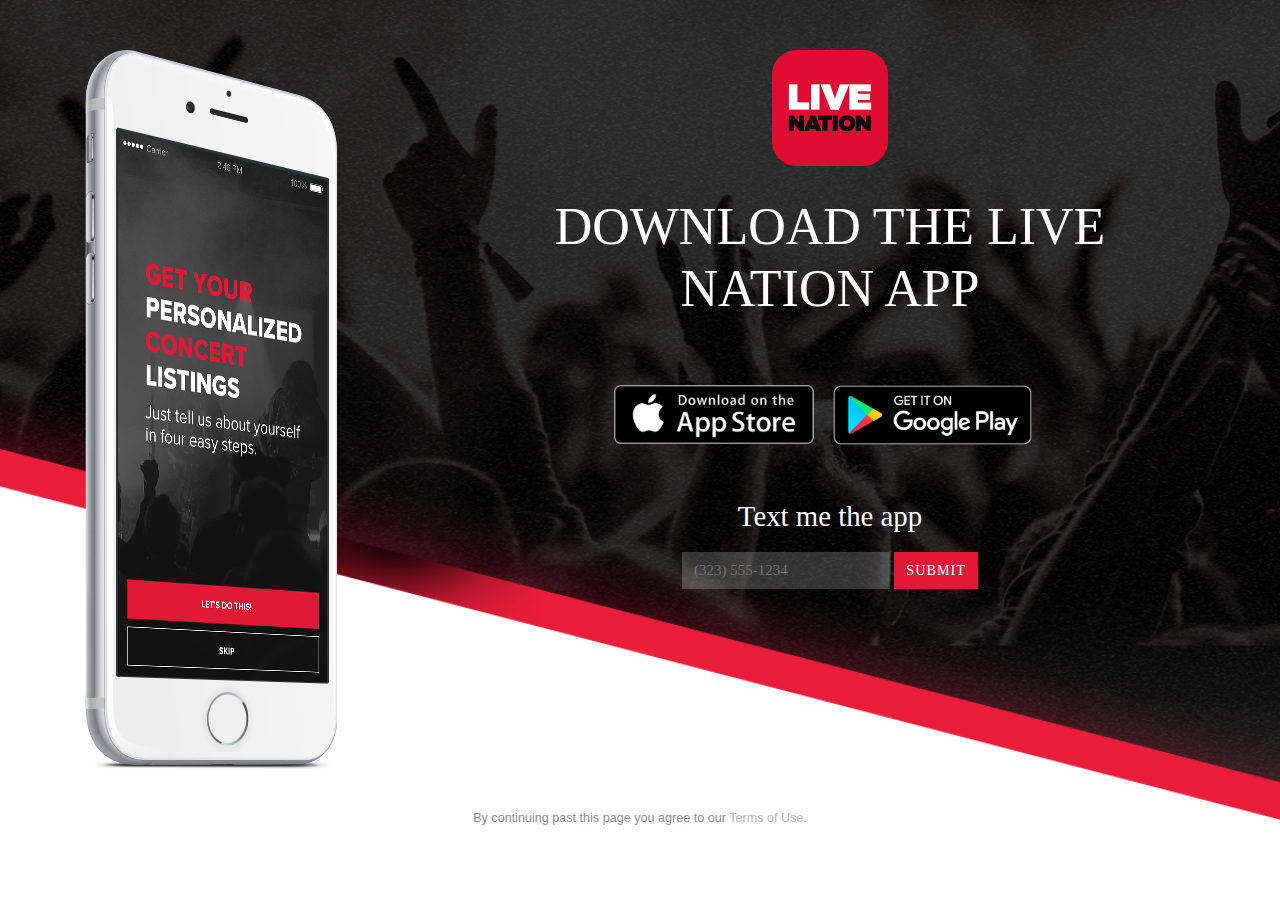
==== index.html @ 3000087b "Adding Branch" ====
<!doctype html>
<html lang="en">
  <head>
    <meta charset="utf-8">
    <meta http-equiv="X-UA-Compatible" content="IE=edge">
    <meta name="viewport" content="width=device-width, initial-scale=1">
    <title>Live Nation Mobile</title>
	<meta name="description" content="Download the Live Nation mobile app" />
	
	<meta property="og:locale" content="en_US" />
	<meta property="og:type" content="website" />
	<meta property="og:title" content="Live Nation Mobile" />
	<meta property="og:description" content="Download the Live Nation mobile app" />
	<meta property="og:url" content="https://www.livenation.com/mobile" />
	<meta property="og:image" content="images/icons/open-graph-logo.png" />
	<meta property="og:site_name" content="Live Nation Mobil" />
	
	<meta name="twitter:card" content="summary" />
	<meta name="twitter:title" content="Live Nation Mobile" />
	<meta name="twitter:description" content="Download the Live Nation mobile app" />
	<meta name="twitter:image" content="images/icons/twitter-card-logo-1024x512.png" />
	
	<link rel="mask-icon" href="images/icons/safari-pinned-tab.svg" color="#e31d39" />
	<link rel="apple-touch-icon" sizes="180x180" href="images/icons/apple-icon-180x180.png" />
	<link rel="apple-touch-icon" sizes="152x152" href="images/icons/apple-icon-152x152.png" />
	<link rel="apple-touch-icon" sizes="144x144" href="images/icons/apple-icon-144x144.png" />
	<link rel="apple-touch-icon" sizes="120x120" href="images/icons/apple-icon-120x120.png" />
	<link rel="apple-touch-icon" sizes="114x114" href="images/icons/apple-icon-114x114.png" />
	<link rel="apple-touch-icon" sizes="76x76" href="images/icons/apple-icon-76x76.png" />
	<link rel="apple-touch-icon" sizes="72x72" href="images/icons/apple-icon-72x72.png" />
	<link rel="apple-touch-icon" sizes="60x60" href="images/icons/apple-icon-60x60.png" />
	<link rel="apple-touch-icon" sizes="57x57" href="images/icons/apple-icon-57x57.png" />
	<link rel="icon" type="image/png" sizes="192x192"  href="images/icons/android-icon-192x192.png" />
	<link rel="icon" type="image/png" sizes="96x96" href="images/icons/favicon-96x96.png" />
	<link rel="icon" type="image/png" sizes="32x32" href="images/icons/favicon-32x32.png" />
	<link rel="icon" type="image/png" sizes="16x16" href="images/icons/favicon-16x16.png" />
	<link rel="shortcut icon" href="images/icons/favicon.ico" />
	<meta name="msapplication-TileColor" content="#e31d39" />
	<meta name="msapplication-TileImage" content="images/icons/ms-icon-144x144.png" />
	<meta name="theme-color" content="#ffffff" />

    <link rel="canonical" href="https://www.livenation.com/mobile" />
    <link rel="stylesheet" href="https://maxcdn.bootstrapcdn.com/bootstrap/4.1.0/css/bootstrap.min.css" />
    <link rel="stylesheet" href="style.css" />

    <!-- HTML5 shim and Respond.js for IE8 support of HTML5 elements and media queries -->
    <!-- WARNING: Respond.js doesn't work if you view the page via file:// -->
    <!--[if lt IE 9]>
      <script src="https://oss.maxcdn.com/html5shiv/3.7.3/html5shiv.min.js"></script>
      <script src="https://oss.maxcdn.com/respond/1.4.2/respond.min.js"></script>
    <![endif]-->
    <script type="text/javascript">
        (function(b,r,a,n,c,h,_,s,d,k){if(!b[n]||!b[n]._q){for(;s<_.length;)c(h,_[s++]);d=r.createElement(a);d.async=1;d.src="https://cdn.branch.io/branch-latest.min.js";k=r.getElementsByTagName(a)[0];k.parentNode.insertBefore(d,k);b[n]=h}})(window,document,"script","branch",function(b,r){b[r]=function(){b._q.push([r,arguments])}},{_q:[],_v:1},"addListener applyCode banner closeBanner creditHistory credits data deepview deepviewCta first getCode init link logout redeem referrals removeListener sendSMS setBranchViewData setIdentity track validateCode".split(" "), 0);

        branch.init('YOUR-BRANCH-KEY');
            function sendSMS(form) {
                var phone = form.phone.value;
                var linkData = {
                    tags: [],
                    channel: 'Website',
                    feature: 'TextMeTheApp',
                    data: {
                        'foo': 'bar'
                    }
                };
                var options = {};
                var callback = function(err, result) {
                    if (err) {
                        alert("Sorry, something went wrong.");
                    }
                    else {
                        alert("SMS sent!");
                    }
                };
                branch.sendSMS(phone, linkData, options, callback);
                form.phone.value = "";
            }
    </script>
  </head>
<body>
<div class="container">
	<div class="row">
		<div class="col-md-4 d-none d-md-block iphone-img">
			<img src="images/iphone.png" alt="" />
		</div>
		<div class="col-md-8">
			<img class="app-icon center-div" src="images/app-icon.png" alt="" />
			<h1 class="bronto">Download the Live Nation App</h1>
			<div class="dload-btns">
				<a class="apple-div" href="https://livenation.app.link/taPUd0pRWE">
					<img class="itunes-btn" src="images/itunes-store.png" alt="" />
				</a>
				<a class="droid-div" href="https://livenation.app.link/xI7kcExRWE">
					<img class="gplay-btn" src="images/google-play.png" alt="" />
				</a>
			</div>
			<div class="text-app-form">
				<h3 class="text-center">Text me the app</h3>
		        <form onsubmit="sendSMS(this); return false;" class="text-center">
		            <input id="phone" name="phone" type="tel" placeholder="(323) 555-1234" />
		            <input type="submit" class="btn btn-primary centi"/>
		        </form>
			</div>
		</div>
	</div>
	<div class="row d-flex justify-content-center">
		<div class="col-md-8 tnc">
			<p class="milli">By continuing past this page you agree to our <a href="http://concerts.livenation.com/h/terms.html">Terms of Use</a>.</p>
		</div>
	</div>
</div>

    <!-- jQuery (necessary for Bootstrap's JavaScript plugins) -->
    <script src="https://ajax.googleapis.com/ajax/libs/jquery/1.12.4/jquery.min.js"></script>
    <!-- Include all compiled plugins (below), or include individual files as needed -->
    <script src="https://maxcdn.bootstrapcdn.com/bootstrap/4.1.0/js/bootstrap.min.js"></script>
    <script>
      $(document).ready(function (){
       if(navigator.userAgent.toLowerCase().indexOf("android") > -1){
         $('.apple-div').addClass('hidden-xs');
         $( ".content" ).click(function() {
            window.location.href = 'https://livenation.app.link/xI7kcExRWE';
          });
       }
       if(navigator.userAgent.toLowerCase().indexOf("iphone") > -1 || navigator.userAgent.toLowerCase().indexOf("ipad") > -1){
         $('.droid-div').addClass('hidden-xs');
         $( ".content" ).click(function() {
            window.location.href = 'https://livenation.app.link/taPUd0pRWE';
          });
       }
      });
    </script>
  </body>
</html>
---- style.css ----
/* Live Nation Font
–––––––––––––––––––––––––––––––––––––––––––––––––– */
@font-face {
    font-family: 'live_nationextrabold_italic';
    src: url('fonts/livenation-extrabolditalic.eot');
    src: url('fonts/livenation-extrabolditalic.eot?#iefix') format('embedded-opentype'),
         url('fonts/livenation-extrabolditalic.woff2') format('woff2'),
         url('fonts/livenation-extrabolditalic.woff') format('woff'),
         url('fonts/livenation-extrabolditalic.ttf') format('truetype'),
         url('fonts/livenation-extrabolditalic.svg#live_nationextrabold_italic') format('svg');
    font-weight: normal;
    font-style: normal;
}

@font-face {
    font-family: 'live_nationbold_italic';
    src: url('fonts/livenation-bolditalic.eot');
    src: url('fonts/livenation-bolditalic.eot?#iefix') format('embedded-opentype'),
         url('fonts/livenation-bolditalic.woff2') format('woff2'),
         url('fonts/livenation-bolditalic.woff') format('woff'),
         url('fonts/livenation-bolditalic.ttf') format('truetype'),
         url('fonts/livenation-bolditalic.svg#live_nationbold_italic') format('svg');
    font-weight: normal;
    font-style: normal;
}

@font-face {
    font-family: 'live_nationitalic';
    src: url('fonts/livenation-italic.eot');
    src: url('fonts/livenation-italic.eot?#iefix') format('embedded-opentype'),
         url('fonts/livenation-italic.woff2') format('woff2'),
         url('fonts/livenation-italic.woff') format('woff'),
         url('fonts/livenation-italic.ttf') format('truetype'),
         url('fonts/livenation-italic.svg#live_nationitalic') format('svg');
    font-weight: normal;
    font-style: normal;
}

@font-face {
    font-family: 'live_nationextrabold';
    src: url('fonts/livenation-extrabold.eot');
    src: url('fonts/livenation-extrabold.eot?#iefix') format('embedded-opentype'),
         url('fonts/livenation-extrabold.woff2') format('woff2'),
         url('fonts/livenation-extrabold.woff') format('woff'),
         url('fonts/livenation-extrabold.ttf') format('truetype'),
         url('fonts/livenation-extrabold.svg#live_nationextrabold') format('svg');
    font-weight: normal;
    font-style: normal;
}

@font-face {
    font-family: 'live_nationbold';
    src: url('fonts/livenation-bold.eot');
    src: url('fonts/livenation-bold.eot?#iefix') format('embedded-opentype'),
         url('fonts/livenation-bold.woff2') format('woff2'),
         url('fonts/livenation-bold.woff') format('woff'),
         url('fonts/livenation-bold.ttf') format('truetype'),
         url('fonts/livenation-bold.svg#live_nationbold') format('svg');
    font-weight: normal;
    font-style: normal;
}

@font-face {
    font-family: 'live_nationregular';
    src: url('fonts/livenation-regular.eot');
    src: url('fonts/livenation-regular.eot?#iefix') format('embedded-opentype'),
         url('fonts/livenation-regular.woff2') format('woff2'),
         url('fonts/livenation-regular.woff') format('woff'),
         url('fonts/livenation-regular.ttf') format('truetype'),
         url('fonts/livenation-regular.svg#live_nationregular') format('svg');
    font-weight: normal;
    font-style: normal;
}


/* General
–––––––––––––––––––––––––––––––––––––––––––––––––– */
html {
	font-size: 62.5%;
}

body {
	background: url('images/background.png') no-repeat center center fixed;
	-webkit-background-size: cover;
	-moz-background-size: cover;
	-o-background-size: cover;
	background-size: cover;
	padding: 50px;
	font-size: 1.5em; /* currently ems cause chrome bug misinterpreting rems on body element */
	line-height: 1.4;
	font-family:'livenation-regular', 'proxima nova', arial, helvetica, sans-serif;
}

img {max-width:100%;}

/* Typography
–––––––––––––––––––––––––––––––––––––––––––––––––– */
h1, h2, h3, h4, h5, h6 {
	margin-top: 0;
	margin-bottom: 2rem;}

.bronto{font-size: 4.11rem;}
h1, .yotta {font-size: 3.65rem;}
.zetta {font-size: 3.24rem;}
h2, .exa {font-size: 2.88rem;}
.peta {font-size: 2.56rem;}
h3, .tera {font-size: 2.28rem;}
.giga {font-size: 2.03rem;}
h4, .mega {font-size: 1.8rem;}
h5, .kilo {font-size: 1.6rem;}
.hecto {font-size: 1.42rem;}
p, .uno {font-size: 1.26rem;}
h6, .centi {font-size: 1.12rem;}
.milli	{font-size: 1.0rem;}


/* For devices larger than 375px */
@media (min-width: 23.4375em) {
	.bronto {font-size: 4.62rem;}
	h1, .yotta {font-size: 4.11rem;}
	.zetta {font-size: 3.65rem;}
	h2, .exa {font-size: 3.24rem;}
	.peta {font-size: 2.88rem;}
	h3, .tera {font-size: 2.56rem;}
	.giga {font-size: 2.28rem;}
	h4, .mega {font-size: 2.03rem;}
	h5, .kilo {font-size: 1.8rem;}
	.hecto {font-size: 1.6rem;}
	p, .uno {font-size: 1.41rem;}
	h6, .centi {font-size: 1.26rem;}
	.milli	{font-size: 1.12rem;}
}

/* For devices larger than 740px */
@media (min-width: 46.25em) {
	.bronto {font-size: 5.2rem;}
	h1, .yotta {font-size: 4.62rem;}
	.zetta {font-size: 4.11rem;}
	h2, .exa {font-size: 3.65rem;}
	.peta {font-size: 3.24rem;}
	h3, .tera {font-size: 2.88rem;}
	.giga {font-size: 2.56rem;}
	h4, .mega {font-size: 2.28rem;}
	h5, .kilo {font-size: 2.03rem;}
	.hecto {font-size: 1.8rem;}
	p, .uno {font-size: 1.6rem;}
	h6, .centi {font-size: 1.42rem;}
	.milli	{font-size: 1.26rem;}
}

h1 {
	font-family:'livenation-extrabold';
	color:#ffffff;
	text-align:center;
	text-transform:uppercase;
}

h3 {
	font-family:'livenation-regular';
	color:#ffffff;
	text-align:center;
}


/* Links
–––––––––––––––––––––––––––––––––––––––––––––––––– */
a, a:link, a:visited {
  color: #E21836;
  text-decoration:none;
}

a:hover, a:focus {
  color: #A91128;
  text-decoration:underline;
}


/* Divs
–––––––––––––––––––––––––––––––––––––––––––––––––– */
.app-icon {
	margin-bottom:30px;
}

.center-div {
  display: block;
  margin-left: auto;
  margin-right: auto;
}

.dload-btns {
  text-align: center;
  margin-top: 50px;
}

.itunes-btn {
  width: 200px;
}

.gplay-btn {
  width: 227px;
}

.row .tnc, .row .text-app-form {
	margin-top:4.0rem;
}

.tnc p {
	color: #8C8C8C;
	text-align:center;
}

.tnc a, .tnc a:link, .tnc a:visited {
  color: #B6B6B6;
  text-decoration:none;
}

.tnc a:hover, .tnc a:focus {
  color: #D8D8D8;
  text-decoration:underline;
}


/* Forms
–––––––––––––––––––––––––––––––––––––––––––––––––– */
input, .btn, .btn-primary {
	padding: 8px 12px;
	border:0px;
	outline:0px;
	border-radius:0px;
	margin-top:-1px;
}

input[type="tel"] {
	background-color:#c5c5c5; 
	background-color:rgb(255, 255, 255, 0.2);
	color:#ffffff;
	font-family:'livenation-regular';
}

.btn, .btn-primary, .btn:visited, .btn-primary:visited {
    text-decoration:none;
    color:#ffffff;
    background-color:#E21836;
    border-color:transparent;
    text-transform: uppercase;
    letter-spacing:1px;
    font-family:'livenation-extrabold';
    box-shadow:none;
}

.btn:hover, .btn-primary:hover, .btn:active, .btn-primary:active, .btn:focus, .btn-primary:focus,
.btn-primary:not(:disabled):not(.disabled).active, .btn-primary:not(:disabled):not(.disabled):active,
.btn-primary:not(:disabled):not(.disabled).active:focus, .btn-primary:not(:disabled):not(.disabled):active:focus
 {
    background-color:#A91128;
    border-color:transparent;
    box-shadow:none;
}
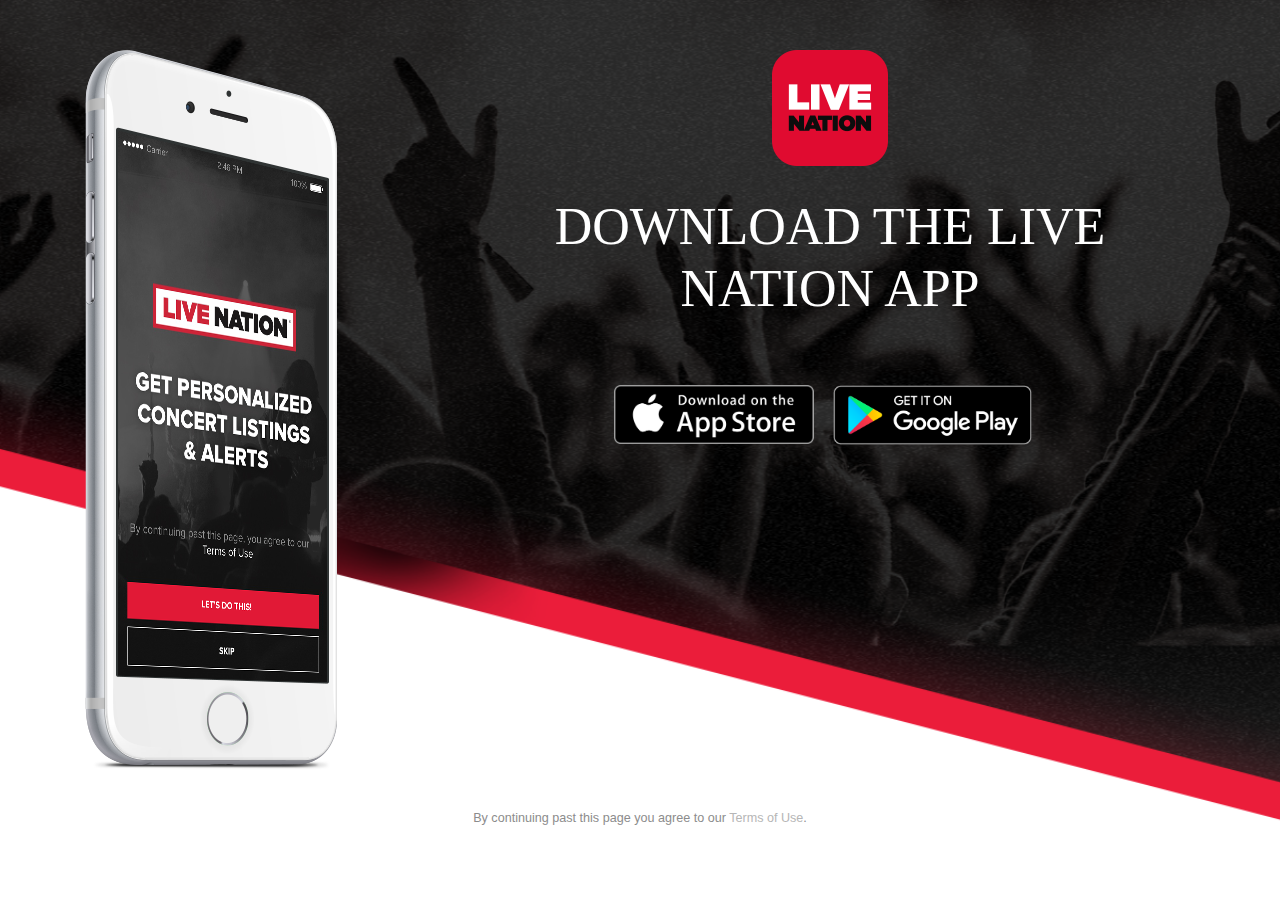
==== commit 02e54fb5: "Merge pull request #2 from TeamSidewinder/content-updates-20180420" ====
--- a/index.html
+++ b/index.html
@@ -13,7 +13,7 @@
 	<meta property="og:description" content="Download the Live Nation mobile app" />
 	<meta property="og:url" content="https://www.livenation.com/mobile" />
 	<meta property="og:image" content="images/icons/open-graph-logo.png" />
-	<meta property="og:site_name" content="Live Nation Mobil" />
+	<meta property="og:site_name" content="Live Nation Mobile" />
 	
 	<meta name="twitter:card" content="summary" />
 	<meta name="twitter:title" content="Live Nation Mobile" />
@@ -49,33 +49,6 @@
       <script src="https://oss.maxcdn.com/html5shiv/3.7.3/html5shiv.min.js"></script>
       <script src="https://oss.maxcdn.com/respond/1.4.2/respond.min.js"></script>
     <![endif]-->
-    <script type="text/javascript">
-        (function(b,r,a,n,c,h,_,s,d,k){if(!b[n]||!b[n]._q){for(;s<_.length;)c(h,_[s++]);d=r.createElement(a);d.async=1;d.src="https://cdn.branch.io/branch-latest.min.js";k=r.getElementsByTagName(a)[0];k.parentNode.insertBefore(d,k);b[n]=h}})(window,document,"script","branch",function(b,r){b[r]=function(){b._q.push([r,arguments])}},{_q:[],_v:1},"addListener applyCode banner closeBanner creditHistory credits data deepview deepviewCta first getCode init link logout redeem referrals removeListener sendSMS setBranchViewData setIdentity track validateCode".split(" "), 0);
-
-        branch.init('YOUR-BRANCH-KEY');
-            function sendSMS(form) {
-                var phone = form.phone.value;
-                var linkData = {
-                    tags: [],
-                    channel: 'Website',
-                    feature: 'TextMeTheApp',
-                    data: {
-                        'foo': 'bar'
-                    }
-                };
-                var options = {};
-                var callback = function(err, result) {
-                    if (err) {
-                        alert("Sorry, something went wrong.");
-                    }
-                    else {
-                        alert("SMS sent!");
-                    }
-                };
-                branch.sendSMS(phone, linkData, options, callback);
-                form.phone.value = "";
-            }
-    </script>
   </head>
 <body>
 <div class="container">
@@ -93,13 +66,6 @@
 				<a class="droid-div" href="https://livenation.app.link/xI7kcExRWE">
 					<img class="gplay-btn" src="images/google-play.png" alt="" />
 				</a>
-			</div>
-			<div class="text-app-form">
-				<h3 class="text-center">Text me the app</h3>
-		        <form onsubmit="sendSMS(this); return false;" class="text-center">
-		            <input id="phone" name="phone" type="tel" placeholder="(323) 555-1234" />
-		            <input type="submit" class="btn btn-primary centi"/>
-		        </form>
 			</div>
 		</div>
 	</div>
--- a/style.css
+++ b/style.css
@@ -256,5 +256,3 @@
     border-color:transparent;
     box-shadow:none;
 }
-
-
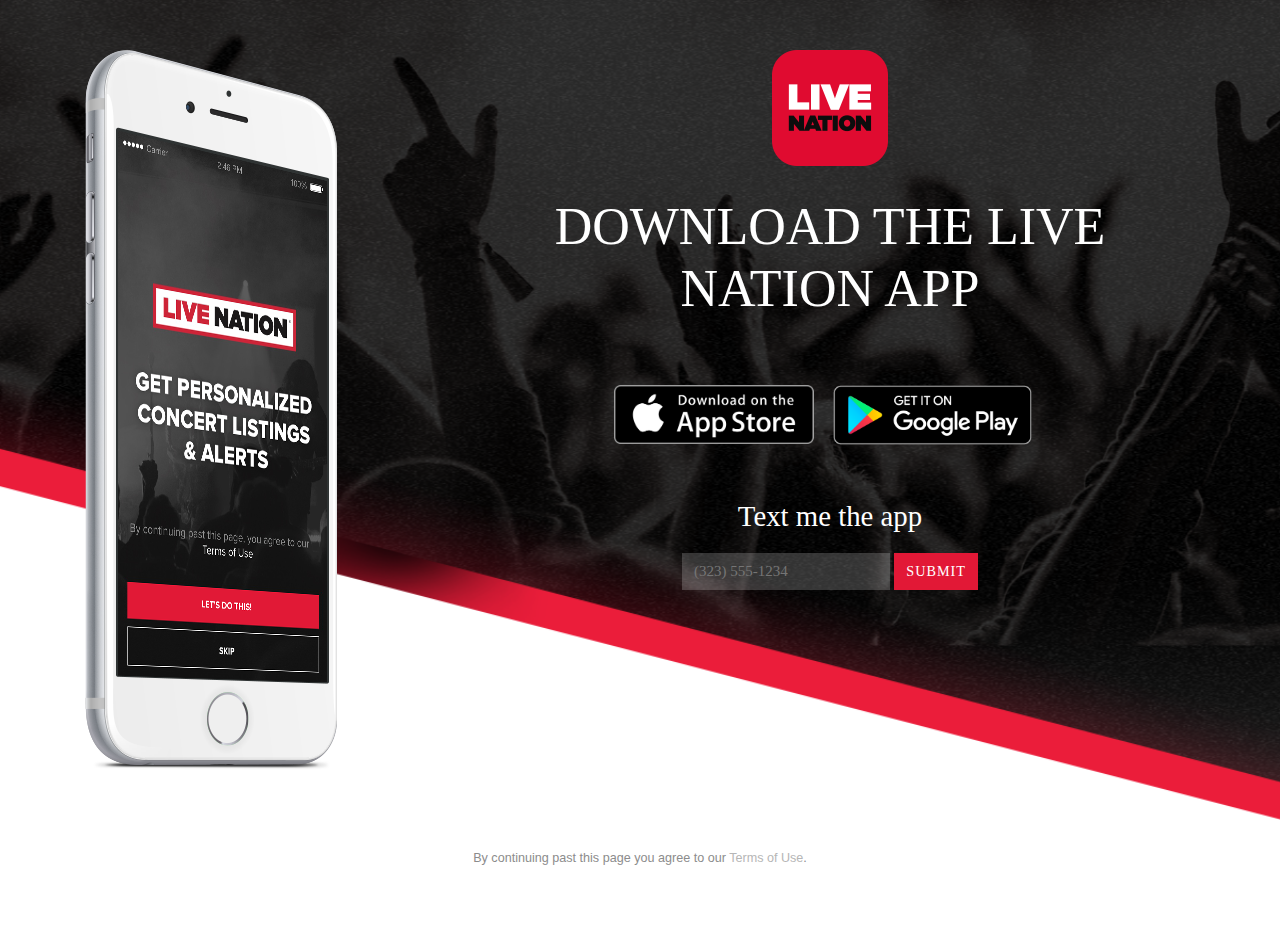
==== commit 9a339128: "Merge pull request #4 from TeamSidewinder/branch-implementation" ====
--- a/index.html
+++ b/index.html
@@ -49,6 +49,33 @@
       <script src="https://oss.maxcdn.com/html5shiv/3.7.3/html5shiv.min.js"></script>
       <script src="https://oss.maxcdn.com/respond/1.4.2/respond.min.js"></script>
     <![endif]-->
+    <script type="text/javascript">
+        (function(b,r,a,n,c,h,_,s,d,k){if(!b[n]||!b[n]._q){for(;s<_.length;)c(h,_[s++]);d=r.createElement(a);d.async=1;d.src="https://cdn.branch.io/branch-latest.min.js";k=r.getElementsByTagName(a)[0];k.parentNode.insertBefore(d,k);b[n]=h}})(window,document,"script","branch",function(b,r){b[r]=function(){b._q.push([r,arguments])}},{_q:[],_v:1},"addListener applyCode banner closeBanner creditHistory credits data deepview deepviewCta first getCode init link logout redeem referrals removeListener sendSMS setBranchViewData setIdentity track validateCode".split(" "), 0);
+
+        branch.init('key_live_cdqENeORqzEmvSycKH35Caiewvj1fnE2');
+            function sendSMS(form) {
+                var phone = form.phone.value;
+                var linkData = {
+                    tags: [],
+                    channel: 'Website',
+                    feature: 'TextMeTheApp',
+                    data: {
+                        'foo': 'bar'
+                    }
+                };
+                var options = {};
+                var callback = function(err, result) {
+                    if (err) {
+                        alert("Sorry, something went wrong.");
+                    }
+                    else {
+                        alert("SMS sent!");
+                    }
+                };
+                branch.sendSMS(phone, linkData, options, callback);
+                form.phone.value = "";
+            }
+    </script>
   </head>
 <body>
 <div class="container">
@@ -66,6 +93,13 @@
 				<a class="droid-div" href="https://livenation.app.link/xI7kcExRWE">
 					<img class="gplay-btn" src="images/google-play.png" alt="" />
 				</a>
+			</div>
+			<div class="text-app-form">
+				<h3 class="text-center">Text me the app</h3>
+		        <form onsubmit="sendSMS(this); return false;" class="text-center">
+		            <input id="phone" name="phone" type="tel" placeholder="(323) 555-1234" />
+		            <input type="submit" class="btn btn-primary centi"/>
+		        </form>
 			</div>
 		</div>
 	</div>
--- a/style.css
+++ b/style.css
@@ -85,7 +85,7 @@
 	-moz-background-size: cover;
 	-o-background-size: cover;
 	background-size: cover;
-	padding: 50px;
+	padding: 50px 20px;
 	font-size: 1.5em; /* currently ems cause chrome bug misinterpreting rems on body element */
 	line-height: 1.4;
 	font-family:'livenation-regular', 'proxima nova', arial, helvetica, sans-serif;
@@ -200,8 +200,12 @@
   width: 227px;
 }
 
-.row .tnc, .row .text-app-form {
+.row .text-app-form {
 	margin-top:4.0rem;
+}
+
+.row .tnc {
+	margin-top:8.0rem;
 }
 
 .tnc p {
@@ -227,7 +231,17 @@
 	border:0px;
 	outline:0px;
 	border-radius:0px;
-	margin-top:-1px;
+	min-height:37px;
+}
+
+.btn, .btn-primary {
+	margin-top:-2px;
+}
+
+@media (min-width: 500px) {
+	.btn, .btn-primary {
+		margin-top:-1px;
+	}
 }
 
 input[type="tel"] {
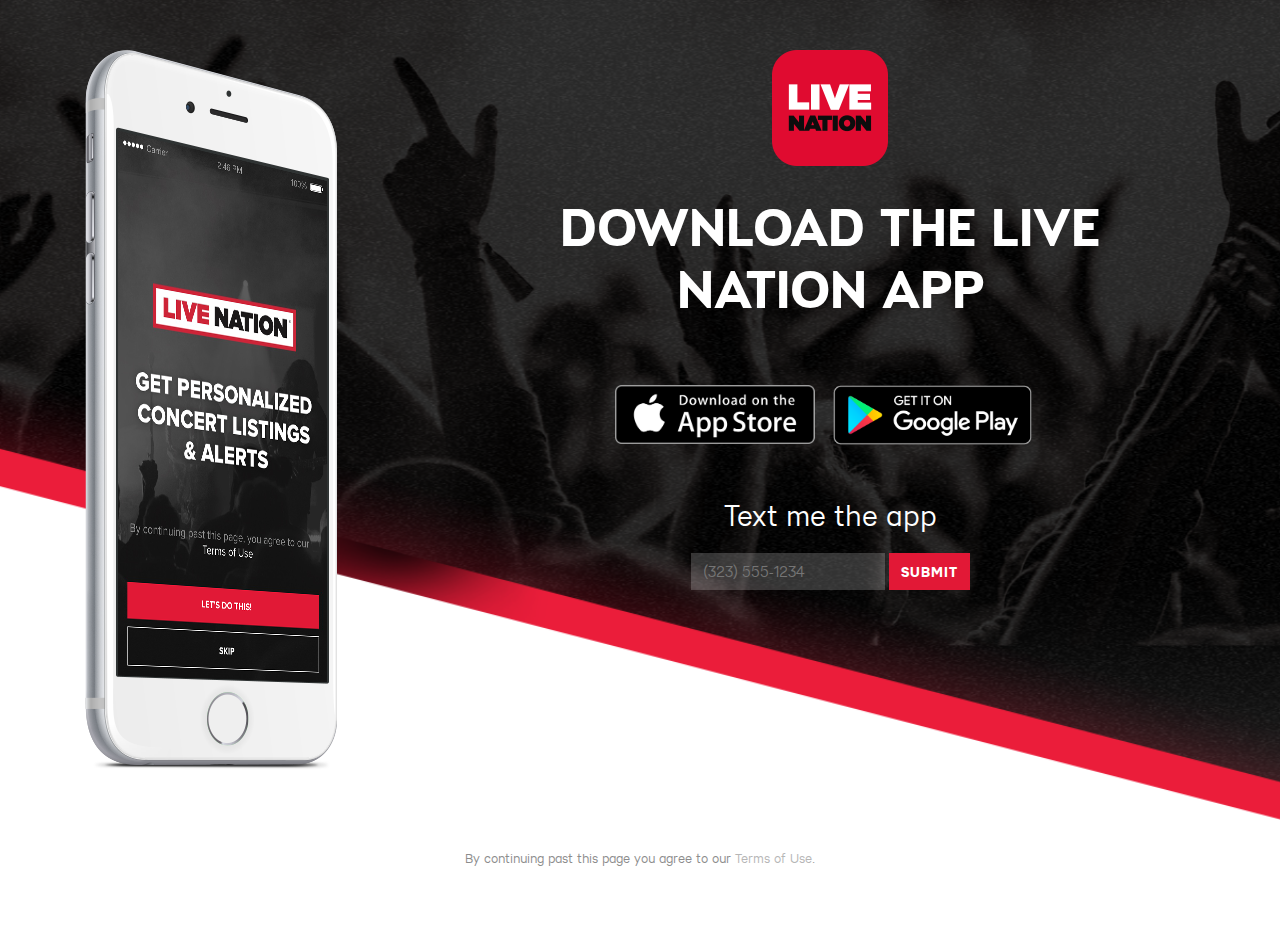
==== commit 55dd9be8: "Cleaning up form alignment" ====
--- a/index.html
+++ b/index.html
@@ -98,7 +98,7 @@
 				<h3 class="text-center">Text me the app</h3>
 		        <form onsubmit="sendSMS(this); return false;" class="text-center">
 		            <input id="phone" name="phone" type="tel" placeholder="(323) 555-1234" />
-		            <input type="submit" class="btn btn-primary centi"/>
+		            <input type="submit" value="Submit" class="btn btn-primary centi"/>
 		        </form>
 			</div>
 		</div>
--- a/style.css
+++ b/style.css
@@ -1,75 +1,75 @@
 /* Live Nation Font
 –––––––––––––––––––––––––––––––––––––––––––––––––– */
 @font-face {
-    font-family: 'live_nationextrabold_italic';
-    src: url('fonts/livenation-extrabolditalic.eot');
-    src: url('fonts/livenation-extrabolditalic.eot?#iefix') format('embedded-opentype'),
-         url('fonts/livenation-extrabolditalic.woff2') format('woff2'),
-         url('fonts/livenation-extrabolditalic.woff') format('woff'),
-         url('fonts/livenation-extrabolditalic.ttf') format('truetype'),
-         url('fonts/livenation-extrabolditalic.svg#live_nationextrabold_italic') format('svg');
-    font-weight: normal;
+    font-family: 'Live Nation Sans';
     font-style: normal;
-}
-
-@font-face {
-    font-family: 'live_nationbold_italic';
-    src: url('fonts/livenation-bolditalic.eot');
-    src: url('fonts/livenation-bolditalic.eot?#iefix') format('embedded-opentype'),
-         url('fonts/livenation-bolditalic.woff2') format('woff2'),
-         url('fonts/livenation-bolditalic.woff') format('woff'),
-         url('fonts/livenation-bolditalic.ttf') format('truetype'),
-         url('fonts/livenation-bolditalic.svg#live_nationbold_italic') format('svg');
-    font-weight: normal;
+    font-weight: 400;
+    src: local('Live Nation Sans Regular'), local('LiveNationSans-Regular'), url('fonts/LiveNationSans-Regular.eot');
+    src: url('fonts/LiveNationSans-Regular.eot?#iefix') format('embedded-opentype'),
+         url('fonts/LiveNationSans-Regular.woff2') format('woff2'),
+         url('fonts/LiveNationSans-Regular.woff') format('woff'),
+         url('fonts/LiveNationSans-Regular.ttf') format('truetype'),
+         url('fonts/LiveNationSans-Regular.svg#LiveNationSans-Regular') format('svg');
+}
+
+@font-face {
+    font-family: 'Live Nation Sans';
+    font-style: italic;
+    font-weight: 400;
+    src: local('Live Nation Sans Italic'), local('LiveNationSans-Italic'), url('fonts/LiveNationSans-Italic.eot');
+    src: url('fonts/LiveNationSans-Italic.eot?#iefix') format('embedded-opentype'),
+         url('fonts/LiveNationSans-Italic.woff2') format('woff2'),
+         url('fonts/LiveNationSans-Italic.woff') format('woff'),
+         url('fonts/LiveNationSans-Italic.ttf') format('truetype'),
+         url('fonts/LiveNationSans-Italic.svg#LiveNationSans-Italic') format('svg');
+}
+
+@font-face {
+    font-family: 'Live Nation Sans';
     font-style: normal;
-}
-
-@font-face {
-    font-family: 'live_nationitalic';
-    src: url('fonts/livenation-italic.eot');
-    src: url('fonts/livenation-italic.eot?#iefix') format('embedded-opentype'),
-         url('fonts/livenation-italic.woff2') format('woff2'),
-         url('fonts/livenation-italic.woff') format('woff'),
-         url('fonts/livenation-italic.ttf') format('truetype'),
-         url('fonts/livenation-italic.svg#live_nationitalic') format('svg');
-    font-weight: normal;
+    font-weight: 700;
+    src: local('Live Nation Sans Bold'), local('LiveNationSans-Bold'), url('fonts/LiveNationSans-Bold.eot');
+    src: url('fonts/LiveNationSans-Bold.eot?#iefix') format('embedded-opentype'),
+         url('fonts/LiveNationSans-Bold.woff2') format('woff2'),
+         url('fonts/LiveNationSans-Bold.woff') format('woff'),
+         url('fonts/LiveNationSans-Bold.ttf') format('truetype'),
+         url('fonts/LiveNationSans-Bold.svg#LiveNationSans-Bold') format('svg');
+}
+
+@font-face {
+    font-family: 'Live Nation Sans';
+    font-style: italic;
+    font-weight: 700;
+    src: local('Live Nation Sans Bold Italic'), local('LiveNationSans-BoldItalic'), url('fonts/LiveNationSans-BoldItalic.eot');
+    src: url('fonts/LiveNationSans-BoldItalic.eot?#iefix') format('embedded-opentype'),
+         url('fonts/LiveNationSans-BoldItalic.woff2') format('woff2'),
+         url('fonts/LiveNationSans-BoldItalic.woff') format('woff'),
+         url('fonts/LiveNationSans-BoldItalic.ttf') format('truetype'),
+         url('fonts/LiveNationSans-BoldItalic.svg#LiveNationSans-BoldItalic') format('svg');
+}
+
+@font-face {
+    font-family: 'Live Nation Sans';
     font-style: normal;
-}
-
-@font-face {
-    font-family: 'live_nationextrabold';
-    src: url('fonts/livenation-extrabold.eot');
-    src: url('fonts/livenation-extrabold.eot?#iefix') format('embedded-opentype'),
-         url('fonts/livenation-extrabold.woff2') format('woff2'),
-         url('fonts/livenation-extrabold.woff') format('woff'),
-         url('fonts/livenation-extrabold.ttf') format('truetype'),
-         url('fonts/livenation-extrabold.svg#live_nationextrabold') format('svg');
-    font-weight: normal;
-    font-style: normal;
-}
-
-@font-face {
-    font-family: 'live_nationbold';
-    src: url('fonts/livenation-bold.eot');
-    src: url('fonts/livenation-bold.eot?#iefix') format('embedded-opentype'),
-         url('fonts/livenation-bold.woff2') format('woff2'),
-         url('fonts/livenation-bold.woff') format('woff'),
-         url('fonts/livenation-bold.ttf') format('truetype'),
-         url('fonts/livenation-bold.svg#live_nationbold') format('svg');
-    font-weight: normal;
-    font-style: normal;
-}
-
-@font-face {
-    font-family: 'live_nationregular';
-    src: url('fonts/livenation-regular.eot');
-    src: url('fonts/livenation-regular.eot?#iefix') format('embedded-opentype'),
-         url('fonts/livenation-regular.woff2') format('woff2'),
-         url('fonts/livenation-regular.woff') format('woff'),
-         url('fonts/livenation-regular.ttf') format('truetype'),
-         url('fonts/livenation-regular.svg#live_nationregular') format('svg');
-    font-weight: normal;
-    font-style: normal;
+    font-weight: 800;
+    src: local('Live Nation Sans ExtraBold'), local('LiveNationSans-ExtraBold'), url('fonts/LiveNationSans-ExtraBold.eot');
+    src: url('fonts/LiveNationSans-ExtraBold.eot?#iefix') format('embedded-opentype'),
+         url('fonts/LiveNationSans-ExtraBold.woff2') format('woff2'),
+         url('fonts/LiveNationSans-ExtraBold.woff') format('woff'),
+         url('fonts/LiveNationSans-ExtraBold.ttf') format('truetype'),
+         url('fonts/LiveNationSans-ExtraBold.svg#LiveNationSans-ExtraBold') format('svg');
+}
+
+@font-face {
+    font-family: 'Live Nation Sans';
+    font-style: italic;
+    font-weight: 800;
+    src: local('Live Nation Sans Extra Bold Italic'), local('LiveNationSans-ExtraBoldItalic'), url('fonts/LiveNationSans-ExtraBoldItalic.eot');
+    src: url('fonts/LiveNationSans-ExtraBoldItalic.eot?#iefix') format('embedded-opentype'),
+         url('fonts/LiveNationSans-ExtraBoldItalic.woff2') format('woff2'),
+         url('fonts/LiveNationSans-ExtraBoldItalic.woff') format('woff'),
+         url('fonts/LiveNationSans-ExtraBoldItalic.ttf') format('truetype'),
+         url('fonts/LiveNationSans-ExtraBoldItalic.svg#LiveNationSans-ExtraBoldItalic') format('svg');
 }
 
 
@@ -88,7 +88,7 @@
 	padding: 50px 20px;
 	font-size: 1.5em; /* currently ems cause chrome bug misinterpreting rems on body element */
 	line-height: 1.4;
-	font-family:'livenation-regular', 'proxima nova', arial, helvetica, sans-serif;
+	font-family: 'Live Nation Sans', 'Helvetica Neue', Arial, sans-serif;
 }
 
 img {max-width:100%;}
@@ -149,14 +149,14 @@
 }
 
 h1 {
-	font-family:'livenation-extrabold';
+	font-weight:800;
 	color:#ffffff;
 	text-align:center;
 	text-transform:uppercase;
 }
 
 h3 {
-	font-family:'livenation-regular';
+	font-weight: 400;
 	color:#ffffff;
 	text-align:center;
 }
@@ -232,23 +232,14 @@
 	outline:0px;
 	border-radius:0px;
 	min-height:37px;
-}
-
-.btn, .btn-primary {
-	margin-top:-2px;
-}
-
-@media (min-width: 500px) {
-	.btn, .btn-primary {
-		margin-top:-1px;
-	}
+	vertical-align: top;
 }
 
 input[type="tel"] {
 	background-color:#c5c5c5; 
 	background-color:rgb(255, 255, 255, 0.2);
 	color:#ffffff;
-	font-family:'livenation-regular';
+	font-weight: 400;
 }
 
 .btn, .btn-primary, .btn:visited, .btn-primary:visited {
@@ -258,7 +249,7 @@
     border-color:transparent;
     text-transform: uppercase;
     letter-spacing:1px;
-    font-family:'livenation-extrabold';
+    font-weight: 800;
     box-shadow:none;
 }
 
